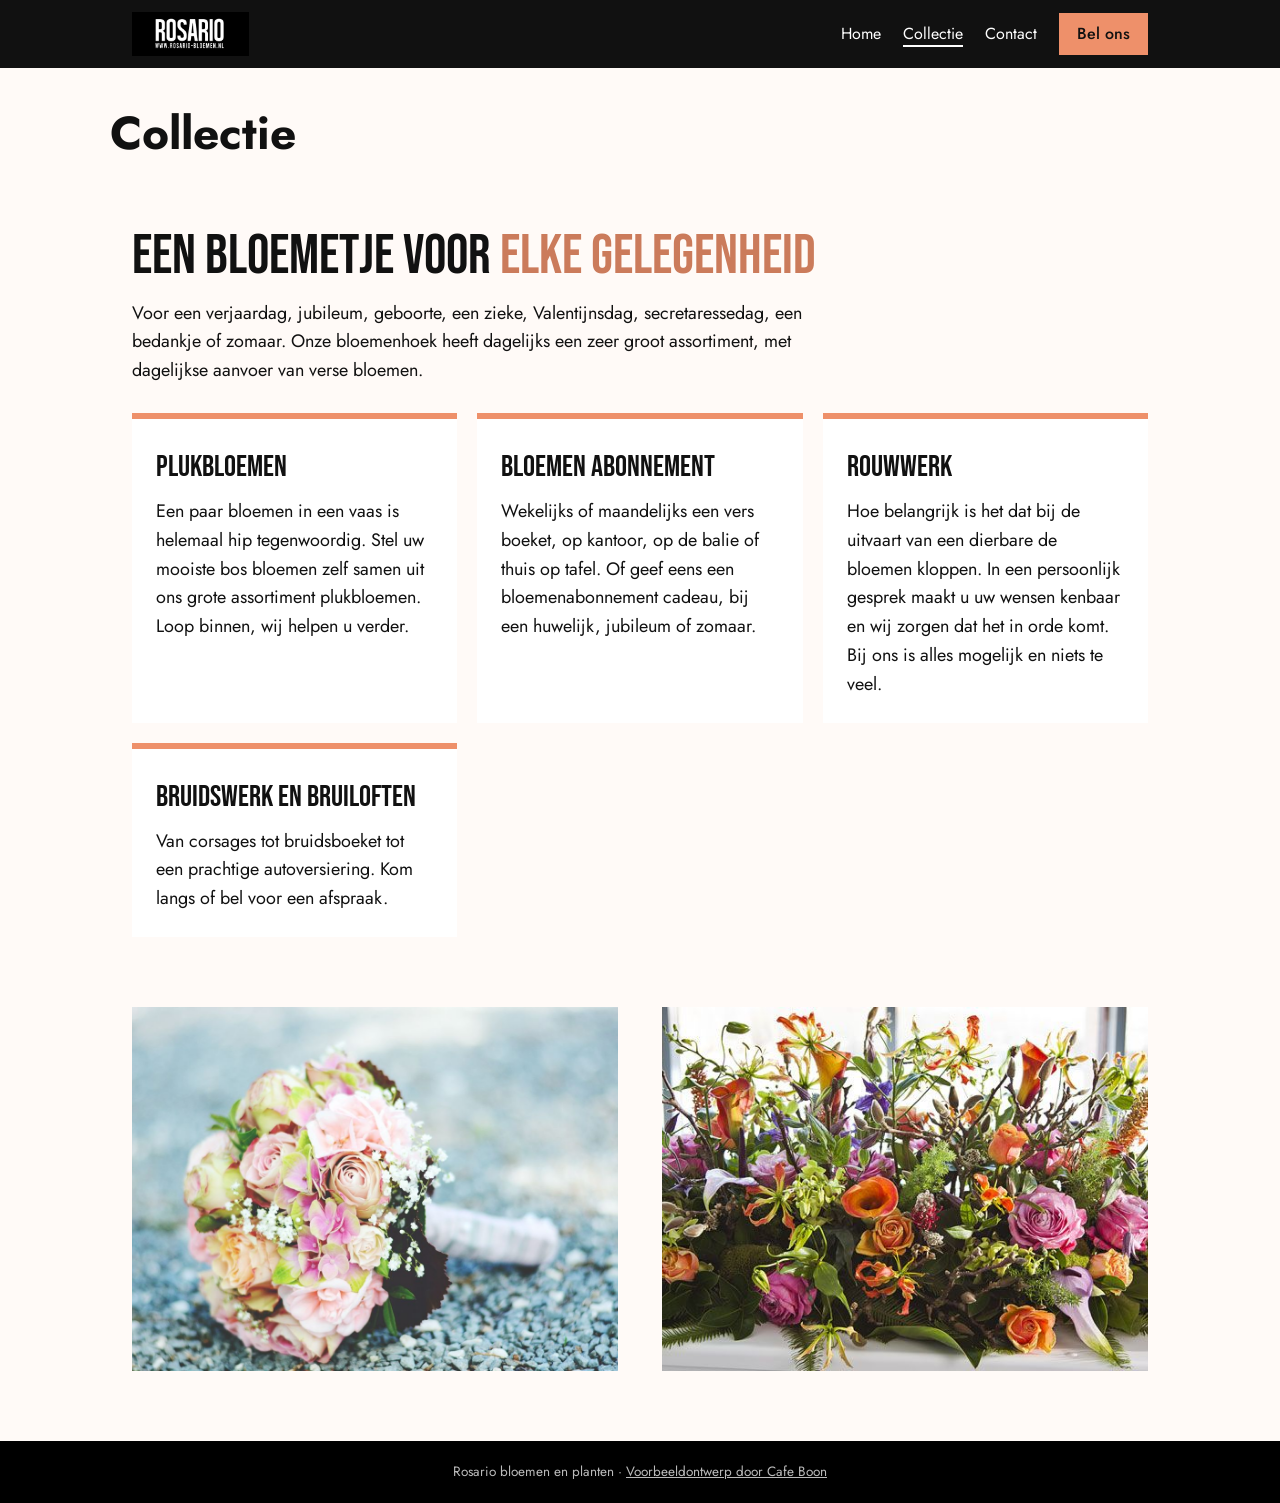
==== aanbod.html @ 33d6270d "Website opgedeeld in meerdere pagina's" ====
<!doctype html>
<html lang="nl">
<head>
<meta charset="utf-8">
<meta name="viewport" content="width=device-width,initial-scale=1">
<title>Collectie | Rosario bloemen en planten</title>
<meta name="description" content="Rosario bloemen en planten op het Valkeniersplein in Breda-Ginneken. Dagelijks verse bloemen, plukbloemen, rouwwerk, bruidswerk en abonnementen. Zeven dagen per week open.">
<meta name="robots" content="noindex">
<link rel="icon" type="image/png" href="images/icon.png">
<meta property="og:title" content="Rosario bloemen en planten, Breda">
<meta property="og:description" content="Wij zetten graag de bloemetjes voor u buiten! Valkeniersplein 16, Breda.">
<meta property="og:image" content="https://rosariobloemen.cafeboon.com/images/banner.jpg">
<link rel="preconnect" href="https://fonts.googleapis.com"><link rel="preconnect" href="https://fonts.gstatic.com" crossorigin>
<link href="https://fonts.googleapis.com/css2?family=Bebas+Neue&family=Jost:wght@400;500&display=swap" rel="stylesheet">
<link rel="stylesheet" href="style.css">
</head>
<body>
<header><div class="wrap">
<a href="index.html"><img alt="Rosario" src="images/logo.png"/></a>
<nav><a href="index.html">Home</a><a aria-current="page" href="aanbod.html">Collectie</a><a href="contact.html">Contact</a><a class="btn s" href="tel:0765650056">Bel ons</a></nav>
</div></header>
<div aria-label="Pagina's" class="sn-bar" role="navigation"><a class="sn-link" href="index.html">Home</a><a aria-current="page" class="sn-link" href="aanbod.html">Collectie</a><a class="sn-link" href="contact.html">Contact</a></div>
<div class="sn-head"><h1>Collectie</h1></div>
<section id="aanbod"><div class="wrap">
<h2>Een bloemetje voor <span>elke gelegenheid</span></h2>
<p style="max-width:38em">Voor een verjaardag, jubileum, geboorte, een zieke, Valentijnsdag, secretaressedag, een bedankje of zomaar. Onze bloemenhoek heeft dagelijks een zeer groot assortiment, met dagelijkse aanvoer van verse bloemen.</p>
<div class="grid">
<div class="card"><h3>Plukbloemen</h3><p>Een paar bloemen in een vaas is helemaal hip tegenwoordig. Stel uw mooiste bos bloemen zelf samen uit ons grote assortiment plukbloemen. Loop binnen, wij helpen u verder.</p></div>
<div class="card"><h3>Bloemen abonnement</h3><p>Wekelijks of maandelijks een vers boeket, op kantoor, op de balie of thuis op tafel. Of geef eens een bloemenabonnement cadeau, bij een huwelijk, jubileum of zomaar.</p></div>
<div class="card"><h3>Rouwwerk</h3><p>Hoe belangrijk is het dat bij de uitvaart van een dierbare de bloemen kloppen. In een persoonlijk gesprek maakt u uw wensen kenbaar en wij zorgen dat het in orde komt. Bij ons is alles mogelijk en niets te veel.</p></div>
<div class="card"><h3>Bruidswerk en bruiloften</h3><p>Van corsages tot bruidsboeket tot een prachtige autoversiering. Kom langs of bel voor een afspraak.</p></div>
</div>
</div></section>
<section style="padding-top:0"><div class="wrap two">
<img alt="Bruidsboeket in roze tinten" loading="lazy" src="images/bruidsboeket.jpg"/>
<img alt="Arrangement in oranje en roze tinten" loading="lazy" src="images/rouwstuk.jpg"/>
</div></section>
<footer>Rosario bloemen en planten · <a href="https://cafeboon.com">Voorbeeldontwerp door Cafe Boon</a></footer>
<script>try{(function(){var H={0:[600,960],1:[660,1080],2:[510,1080],3:[510,1080],4:[510,1080],5:[510,1080],6:[510,1020]};
var n=new Date(),d=n.getDay(),m=n.getHours()*60+n.getMinutes(),h=H[d];
var r=document.querySelector('tr[data-d="'+d+'"]');if(r)r.className='today';
var o=document.getElementById('open'),t=document.getElementById('opentxt');
function f(x){return Math.floor(x/60)+':'+('0'+x%60).slice(-2)}
if(m>=h[0]&&m<h[1]){o.className='pill on';t.textContent='Nu open tot '+f(h[1])+' uur'}
else{o.className='pill off';t.textContent=m<h[0]?'Nu gesloten, vandaag open vanaf '+f(h[0]):'Nu gesloten, morgen weer open'}
})();}catch(e){}</script>
</body></html>
---- style.css ----
:root{--k:#111;--s:#ee906a;--d:#cb7b5b;--p:#fbe3d8;--paper:#fffaf7}
*{box-sizing:border-box;margin:0}
html{scroll-behavior:smooth}
body{font-family:'Jost',Arial,sans-serif;font-size:18px;line-height:1.6;color:var(--k);background:var(--paper)}
img{display:block;max-width:100%}
a{color:inherit}
.wrap{max-width:1060px;margin:0 auto;padding:0 22px}
header{background:var(--k);position:sticky;top:0;z-index:10}
header .wrap{display:flex;justify-content:space-between;align-items:center;min-height:68px;gap:16px}
header img{height:44px;width:auto}
nav a{color:#fff;text-decoration:none;margin-left:22px;font-size:16px}
nav a:hover{color:var(--s)}
.btn{display:inline-block;background:var(--k);color:#fff;padding:13px 26px;font-weight:500;text-decoration:none;margin:0 8px 10px 0}
.btn.s{background:var(--s);color:var(--k)}
.btn.o{background:transparent;border:2px solid var(--k);color:var(--k)}
nav .btn{margin:0 0 0 22px;padding:8px 18px}
.hero{background:var(--s);display:grid;grid-template-columns:1.1fr 1fr;min-height:520px}
.hero .txt{padding:60px max(22px,calc((100vw - 1060px)/2)) 60px max(22px,calc((100vw - 1060px)/2));display:flex;flex-direction:column;justify-content:center}
.hero h1{font-family:'Bebas Neue',Impact,sans-serif;font-weight:400;font-size:clamp(46px,7.4vw,92px);line-height:.95;letter-spacing:.01em;margin-bottom:18px}
.hero p{max-width:27em;font-size:20px;margin-bottom:24px}
.hero img{width:100%;height:100%;object-fit:cover}
.pill{align-self:flex-start;background:var(--k);color:#fff;padding:6px 16px;font-size:15.5px;margin-bottom:20px}
.pill.on::before,.pill.off::before{content:"";display:inline-block;width:9px;height:9px;border-radius:50%;margin-right:9px}
.pill.on::before{background:#3ddc84}.pill.off::before{background:#ff6b6b}
section{padding:70px 0}
h2{font-family:'Bebas Neue',Impact,sans-serif;font-weight:400;font-size:clamp(36px,5vw,56px);line-height:1;margin-bottom:14px}
h2 span{color:var(--d)}
.grid{display:grid;grid-template-columns:repeat(auto-fit,minmax(240px,1fr));gap:20px;margin-top:28px}
.card{background:#fff;border-top:6px solid var(--s);padding:24px}
.card h3{font-family:'Bebas Neue',Impact,sans-serif;font-weight:400;font-size:30px;margin-bottom:6px}
.two{display:grid;grid-template-columns:1fr 1fr;gap:44px;align-items:center}
.two img{width:100%;aspect-ratio:4/3;object-fit:cover}
.band{background:var(--k);color:#fff}
.band h2 span{color:var(--s)}
.hours{width:100%;max-width:440px;border-collapse:collapse}
.hours td{padding:9px 0;border-bottom:1px solid #444}
.hours td:last-child{text-align:right}
.hours tr.today{color:var(--s);font-weight:500}
.cgrid{display:grid;grid-template-columns:1fr 1fr;gap:44px}
.big{font-family:'Bebas Neue',Impact,sans-serif;font-size:58px;line-height:1;display:block;text-decoration:none;color:var(--s);margin:4px 0 12px}
.band a{color:#fff}
.soc a{margin-right:18px}
footer{background:#000;color:#bbb;text-align:center;font-size:13.5px;padding:20px}
footer a{color:#bbb}
@media(max-width:780px){.hero,.two,.cgrid{grid-template-columns:1fr}.hero{min-height:0}.hero img{height:240px;order:-1}nav a:not(.btn){display:none}section{padding:44px 0}header img{height:36px}.hero .txt{padding-top:34px;padding-bottom:34px}}
/* sitenav:start */
.sn-bar{display:none;gap:6px;overflow-x:auto;white-space:nowrap;-webkit-overflow-scrolling:touch;padding:8px 12px;background:inherit;color:inherit;font:inherit;line-height:1.2;border-bottom:1px solid rgba(128,128,128,.35);box-sizing:border-box;max-width:100%}
.sn-bar a.sn-link{flex:0 0 auto;padding:9px 15px;border-radius:999px;color:inherit;text-decoration:none;font-size:15px;font-weight:600;letter-spacing:0;text-transform:none;margin:0}
.sn-bar a.sn-link[aria-current="page"]{background:rgba(128,128,128,.2);box-shadow:inset 0 -2px 0 currentColor}
@media(max-width:780px){.sn-bar{display:flex}}
nav a[aria-current="page"]:not(.cta):not(.btn):not(.call){text-decoration:underline;text-underline-offset:6px;text-decoration-thickness:2px}
.sn-head{max-width:1100px;margin:0 auto;padding:40px 20px 0;box-sizing:border-box}
.sn-head h1{margin:0;color:inherit;font-size:clamp(30px,5vw,46px);line-height:1.1}
.sn-cards{max-width:1100px;margin:0 auto;padding:40px 20px;display:grid;grid-template-columns:repeat(auto-fit,minmax(230px,1fr));gap:16px;box-sizing:border-box}
.sn-card{display:block;padding:20px 22px;border:1px solid rgba(128,128,128,.45);border-radius:10px;background:rgba(128,128,128,.07);color:inherit;text-decoration:none;min-width:0}
.sn-card strong{display:block;font-size:1.25em;margin:0 0 6px;color:inherit}
.sn-card span{display:block;opacity:.8;font-size:.95em;line-height:1.4}
.sn-card:hover,.sn-card:focus-visible{border-color:currentColor}
/* sitenav:end */
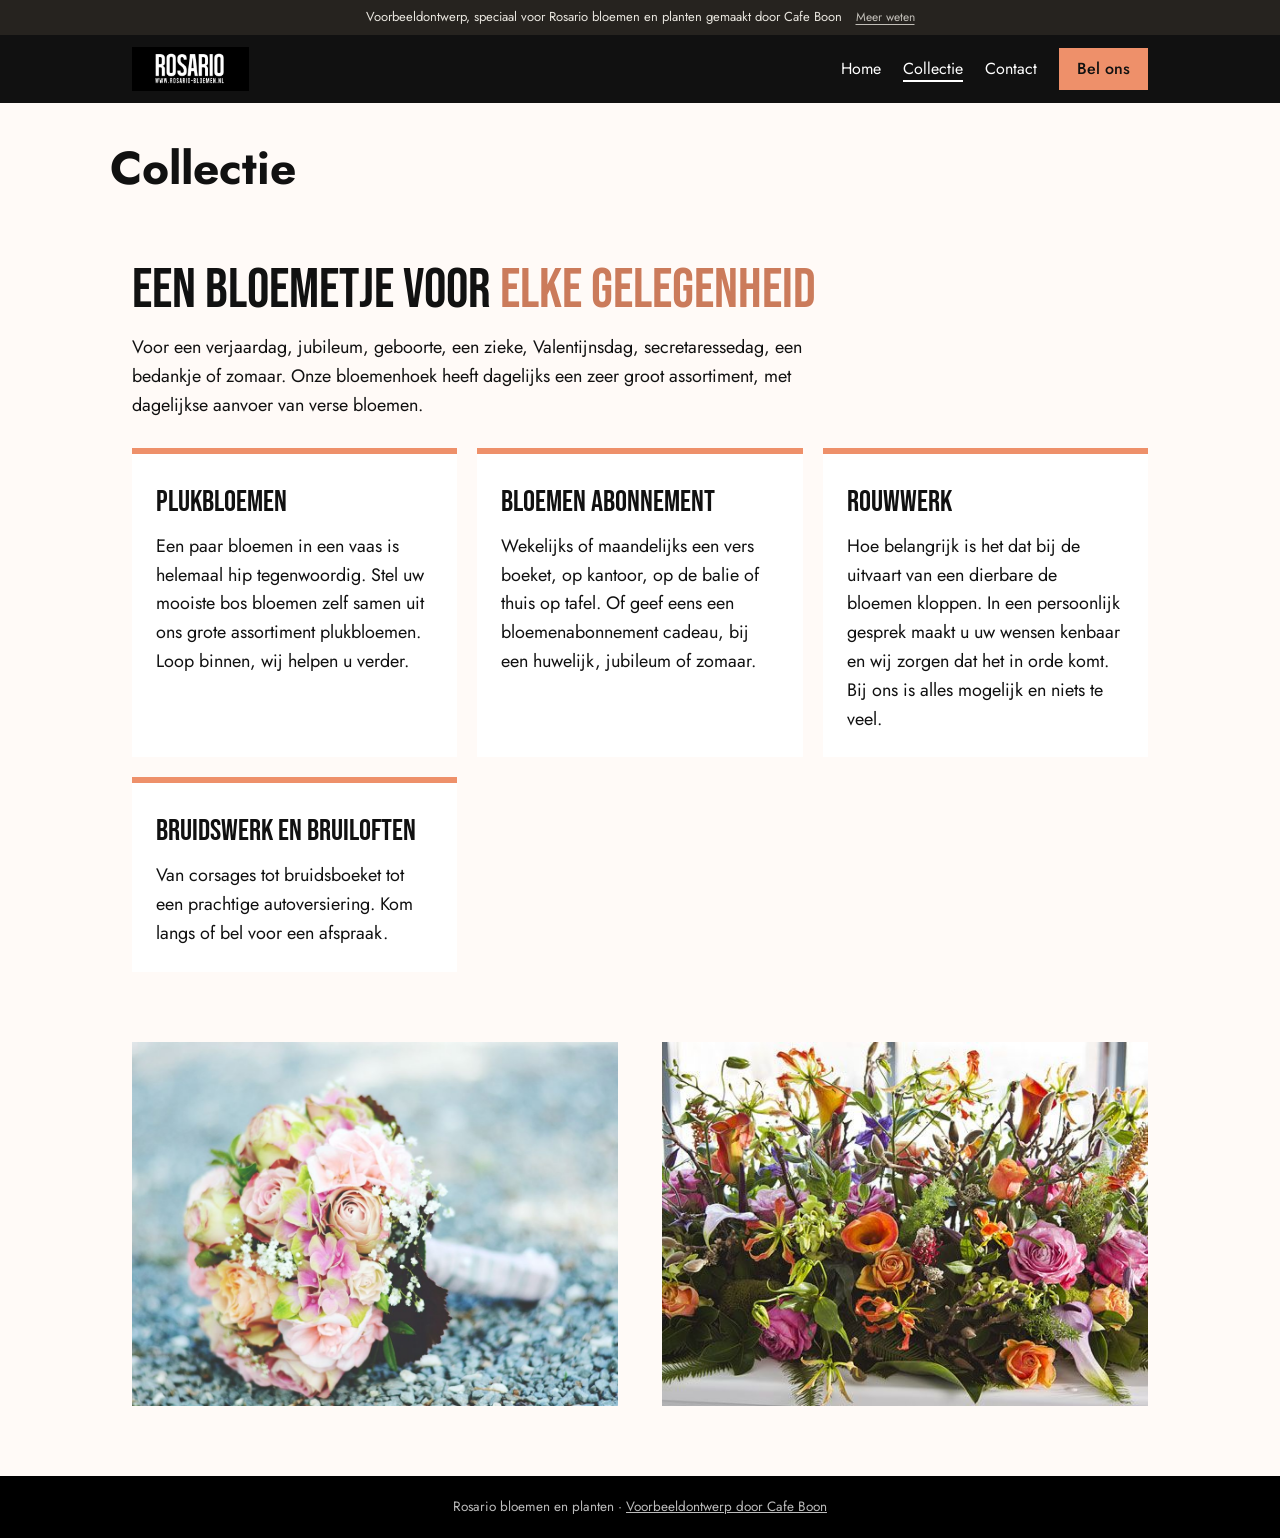
==== commit f60e64b7: "Werkende formulieren voor afspraken en aanvragen" ====
--- a/aanbod.html
+++ b/aanbod.html
@@ -15,6 +15,7 @@
 <link rel="stylesheet" href="style.css">
 </head>
 <body>
+<div class="vb-banner" role="note"><span>Voorbeeldontwerp, speciaal voor Rosario bloemen en planten gemaakt door Cafe Boon</span><a href="https://cafeboon.com">Meer weten</a></div>
 <header><div class="wrap">
 <a href="index.html"><img alt="Rosario" src="images/logo.png"/></a>
 <nav><a href="index.html">Home</a><a aria-current="page" href="aanbod.html">Collectie</a><a href="contact.html">Contact</a><a class="btn s" href="tel:0765650056">Bel ons</a></nav>
--- a/style.css
+++ b/style.css
@@ -57,3 +57,31 @@
 .sn-card span{display:block;opacity:.8;font-size:.95em;line-height:1.4}
 .sn-card:hover,.sn-card:focus-visible{border-color:currentColor}
 /* sitenav:end */
+/* voorbeeld-formulier:start */
+@layer sn{.sn-form button.btn{border:0;font:inherit;cursor:pointer;line-height:1.2}}
+.sn-formsec{padding:36px 0 72px}
+.sn-formwrap{max-width:1100px;margin:0 auto;padding:0 20px;box-sizing:border-box}
+.sn-formwrap>h2{margin:0 0 12px}
+.sn-formwrap>.sn-lead,.sn-formwrap>.sn-form,.sn-formwrap>.sn-done{max-width:720px}
+.sn-formwrap .sn-lead{margin:0 0 24px;opacity:.85}
+.sn-form{display:grid;grid-template-columns:1fr 1fr;gap:16px}
+.sn-field{display:flex;flex-direction:column;gap:6px;min-width:0;text-align:left}
+.sn-field.full{grid-column:1/-1}
+.sn-field label{font-size:14px;font-weight:600}
+.sn-field input,.sn-field select,.sn-field textarea{font:inherit;font-size:16px;line-height:1.4;color:inherit;background:rgba(128,128,128,.12);border:1px solid rgba(128,128,128,.55);border-radius:8px;padding:11px 12px;width:100%;box-sizing:border-box;min-width:0;max-width:100%;-webkit-appearance:none;appearance:none}
+.sn-field select{background-image:linear-gradient(45deg,transparent 50%,currentColor 50%),linear-gradient(135deg,currentColor 50%,transparent 50%);background-position:calc(100% - 20px) 50%,calc(100% - 15px) 50%;background-size:5px 5px;background-repeat:no-repeat;padding-right:38px}
+.sn-field select option{color:#111;background:#fff}
+.sn-field textarea{resize:vertical}
+.sn-field input:focus,.sn-field select:focus,.sn-field textarea:focus{outline:2px solid currentColor;outline-offset:1px}
+.sn-done{padding:28px;border:1px solid rgba(128,128,128,.55);border-radius:12px;background:rgba(128,128,128,.1)}
+.sn-done h2{margin:0 0 10px}
+.sn-done p{margin:0}
+.sn-done a{text-decoration:underline;text-underline-offset:3px;font-weight:600}
+.sn-formlink{padding:0 0 56px}
+@media(max-width:640px){.sn-form{grid-template-columns:1fr}.sn-formsec{padding:24px 0 56px}}
+/* voorbeeld-formulier:end */
+/* voorbeeldbanner:start */
+.vb-banner{display:flex;flex-wrap:wrap;justify-content:center;align-items:baseline;gap:2px 14px;padding:8px 16px;background:#26231f;color:#e9e6df;font-size:13px;line-height:1.45;letter-spacing:0;text-transform:none;font-weight:400;text-align:center;position:relative;z-index:1000}
+.vb-banner a{color:inherit;opacity:.8;text-decoration:underline;text-underline-offset:3px;font-size:12px;font-weight:400;white-space:nowrap;letter-spacing:0;text-transform:none}
+.vb-banner a:hover{opacity:1}
+/* voorbeeldbanner:end */
